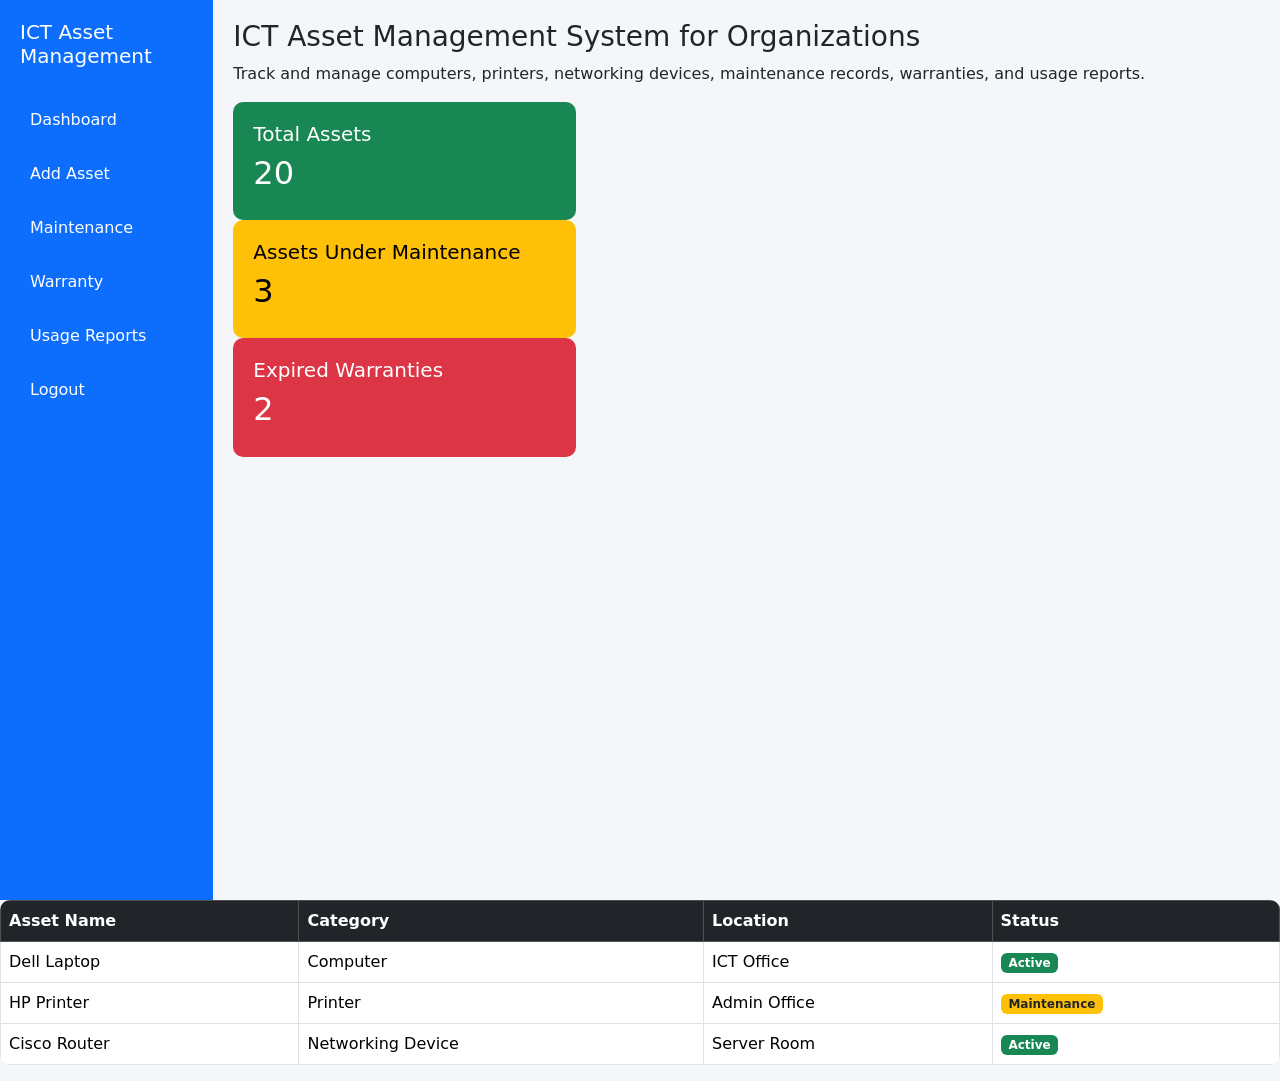
==== dashboard.html @ bbea1ad8 "Add files via upload" ====
<!DOCTYPE html>
<html lang="en">
<head>
    <meta charset="UTF-8">
    <title>ICT Asset Management System - Warranty Dashboard</title>
    <link href="https://cdn.jsdelivr.net/npm/bootstrap@5.3.0/dist/css/bootstrap.min.css" rel="stylesheet">

    <style>
        body {
            background-color: #f4f6f9;
        }

        .sidebar {
            height: 100vh;
            background: #0d6efd;
            color: white;
            padding: 20px;
        }

        .sidebar h2 {
            font-size: 20px;
            margin-bottom: 30px;
        }

        .sidebar a {
            display: block;
            color: white;
            padding: 10px;
            text-decoration: none;
            margin-bottom: 10px;
            border-radius: 5px;
        }

        .sidebar a:hover {
            background: #0b5ed7;
        }

        .card-box {
            padding: 20px;
            border-radius: 10px;
            color: white;
        }

        .active-box { background: #198754; }
        .expiring-box { background: #ffc107; color: black; }
        .expired-box { background: #dc3545; }

        .main {
            padding: 20px;
        }

        table {
            background: white;
            border-radius: 10px;
            overflow: hidden;
        }
    </style>
</head>

<body>

<div class="container-fluid">
    <div class="row">

        <!-- SIDEBAR -->
        <div class="col-md-2 sidebar">
           <h2>ICT Asset Management</h2>
            <a href="dashboard.html">Dashboard</a>
<a href="add_asset.html">Add Asset</a>
<a href="maintenance.html">Maintenance</a>
<a href="warranty_dashboard.html">Warranty</a>
<a href="usage-report.html">Usage Reports</a>
<a href="login.html">Logout</a>
        </div>

        <!-- MAIN CONTENT -->
        <div class="col-md-10 main">

        <h3>ICT Asset Management System for Organizations</h3>
<p>Track and manage computers, printers, networking devices, maintenance records, warranties, and usage reports.</p>

            <!-- SUMMARY CARDS -->
           <div class="col-md-4">
    <div class="card-box active-box">
        <h5>Total Assets</h5>
        <h2>20</h2>
    </div>
</div>

<div class="col-md-4">
    <div class="card-box expiring-box">
        <h5>Assets Under Maintenance</h5>
        <h2>3</h2>
    </div>
</div>

<div class="col-md-4">
    <div class="card-box expired-box">
        <h5>Expired Warranties</h5>
        <h2>2</h2>
    </div>
</div>

            </div>

            <!-- TABLE -->
            <table class="table table-bordered">
                <thead class="table-dark">
                    <tr>
                      <th>Asset Name</th>
<th>Category</th>
<th>Location</th>
<th>Status</th>
                    </tr>
                </thead>

                <tbody>
                    <tbody>
    <tr>
        <td>Dell Laptop</td>
        <td>Computer</td>
        <td>ICT Office</td>
        <td><span class="badge bg-success">Active</span></td>
    </tr>

    <tr>
        <td>HP Printer</td>
        <td>Printer</td>
        <td>Admin Office</td>
        <td><span class="badge bg-warning text-dark">Maintenance</span></td>
    </tr>

    <tr>
        <td>Cisco Router</td>
        <td>Networking Device</td>
        <td>Server Room</td>
        <td><span class="badge bg-success">Active</span></td>
    </tr>
</tbody>
            </table>

        </div>
    </div>
</div>

</body>
</html>
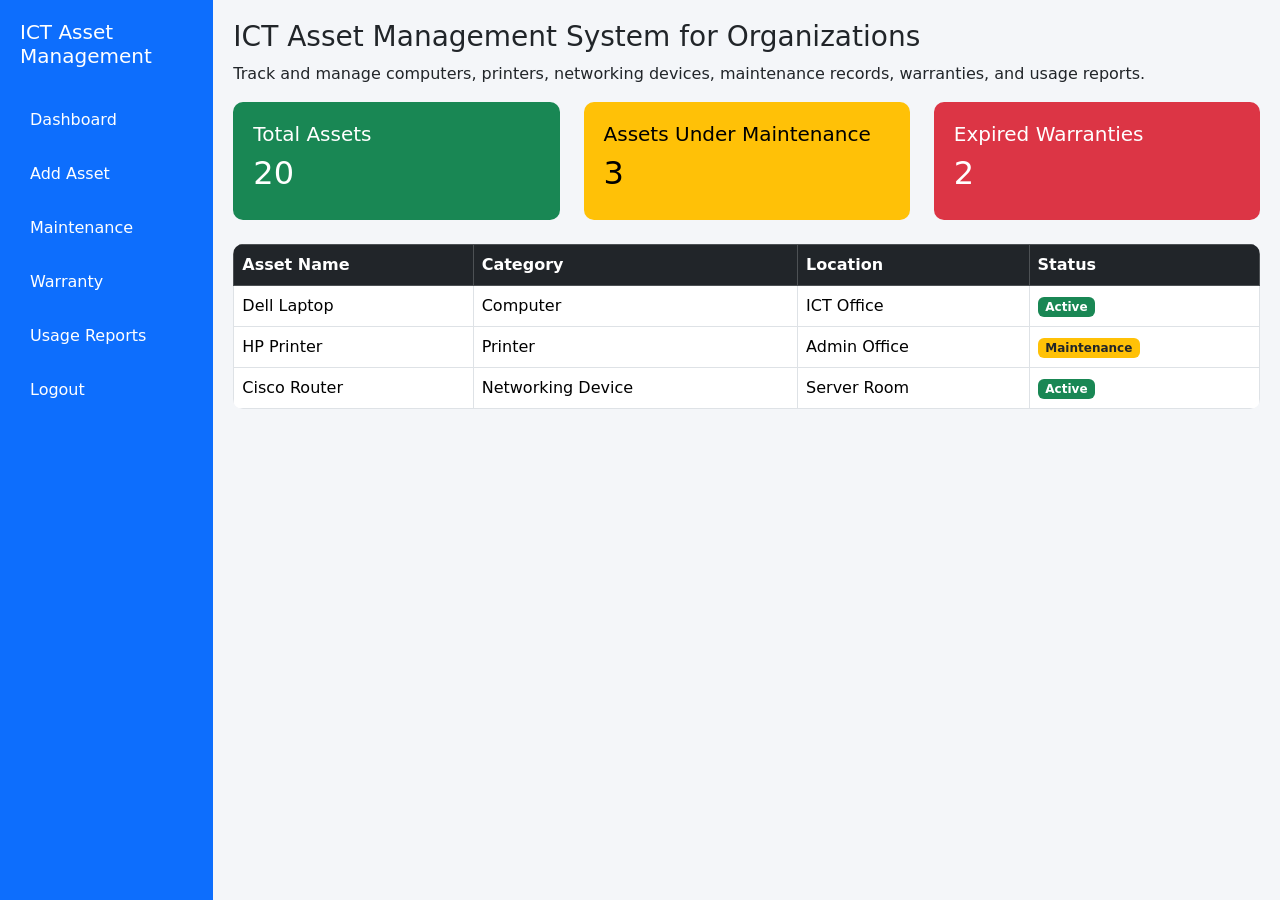
==== commit d27ef792: "Add files via upload" ====
--- a/dashboard.html
+++ b/dashboard.html
@@ -79,29 +79,31 @@
         <h3>ICT Asset Management System for Organizations</h3>
 <p>Track and manage computers, printers, networking devices, maintenance records, warranties, and usage reports.</p>
 
-            <!-- SUMMARY CARDS -->
-           <div class="col-md-4">
-    <div class="card-box active-box">
-        <h5>Total Assets</h5>
-        <h2>20</h2>
+           <!-- SUMMARY CARDS -->
+<div class="row mb-4">
+
+    <div class="col-md-4">
+        <div class="card-box active-box">
+            <h5>Total Assets</h5>
+            <h2>20</h2>
+        </div>
     </div>
+
+    <div class="col-md-4">
+        <div class="card-box expiring-box">
+            <h5>Assets Under Maintenance</h5>
+            <h2>3</h2>
+        </div>
+    </div>
+
+    <div class="col-md-4">
+        <div class="card-box expired-box">
+            <h5>Expired Warranties</h5>
+            <h2>2</h2>
+        </div>
+    </div>
+
 </div>
-
-<div class="col-md-4">
-    <div class="card-box expiring-box">
-        <h5>Assets Under Maintenance</h5>
-        <h2>3</h2>
-    </div>
-</div>
-
-<div class="col-md-4">
-    <div class="card-box expired-box">
-        <h5>Expired Warranties</h5>
-        <h2>2</h2>
-    </div>
-</div>
-
-            </div>
 
             <!-- TABLE -->
             <table class="table table-bordered">
@@ -114,7 +116,6 @@
                     </tr>
                 </thead>
 
-                <tbody>
                     <tbody>
     <tr>
         <td>Dell Laptop</td>
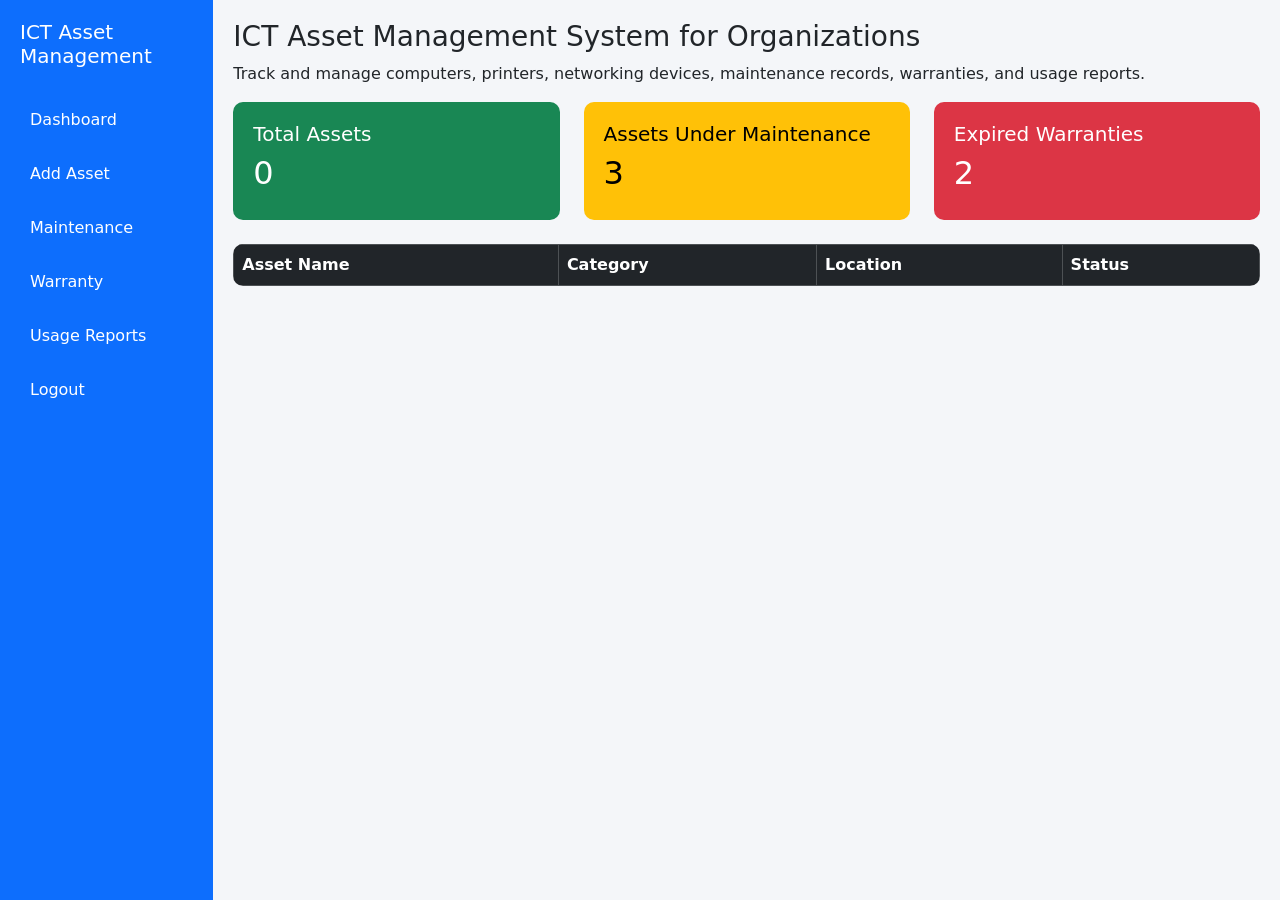
==== commit 77c93652: "Add files via upload" ====
--- a/dashboard.html
+++ b/dashboard.html
@@ -84,9 +84,9 @@
 
     <div class="col-md-4">
         <div class="card-box active-box">
-            <h5>Total Assets</h5>
-            <h2>20</h2>
-        </div>
+    <h5>Total Assets</h5>
+    <h2 id="totalAssets">0</h2>
+</div>
     </div>
 
     <div class="col-md-4">
@@ -113,36 +113,34 @@
 <th>Category</th>
 <th>Location</th>
 <th>Status</th>
-                    </tr>
-                </thead>
-
-                    <tbody>
-    <tr>
-        <td>Dell Laptop</td>
-        <td>Computer</td>
-        <td>ICT Office</td>
-        <td><span class="badge bg-success">Active</span></td>
-    </tr>
-
-    <tr>
-        <td>HP Printer</td>
-        <td>Printer</td>
-        <td>Admin Office</td>
-        <td><span class="badge bg-warning text-dark">Maintenance</span></td>
-    </tr>
-
-    <tr>
-        <td>Cisco Router</td>
-        <td>Networking Device</td>
-        <td>Server Room</td>
-        <td><span class="badge bg-success">Active</span></td>
-    </tr>
+                 <tbody id="dashboardTable">
 </tbody>
             </table>
 
         </div>
     </div>
 </div>
+<script>
+let assets = JSON.parse(localStorage.getItem("assets")) || [];
 
+// Update Total Assets
+document.getElementById("totalAssets").textContent = assets.length;
+
+// Display assets in the table
+let table = document.getElementById("dashboardTable");
+
+assets.forEach(function(asset){
+
+    table.innerHTML += `
+        <tr>
+            <td>${asset.assetName}</td>
+            <td>${asset.category}</td>
+            <td>${asset.location}</td>
+            <td><span class="badge bg-success">${asset.status}</span></td>
+        </tr>
+    `;
+
+});
+</script>
 </body>
 </html>
